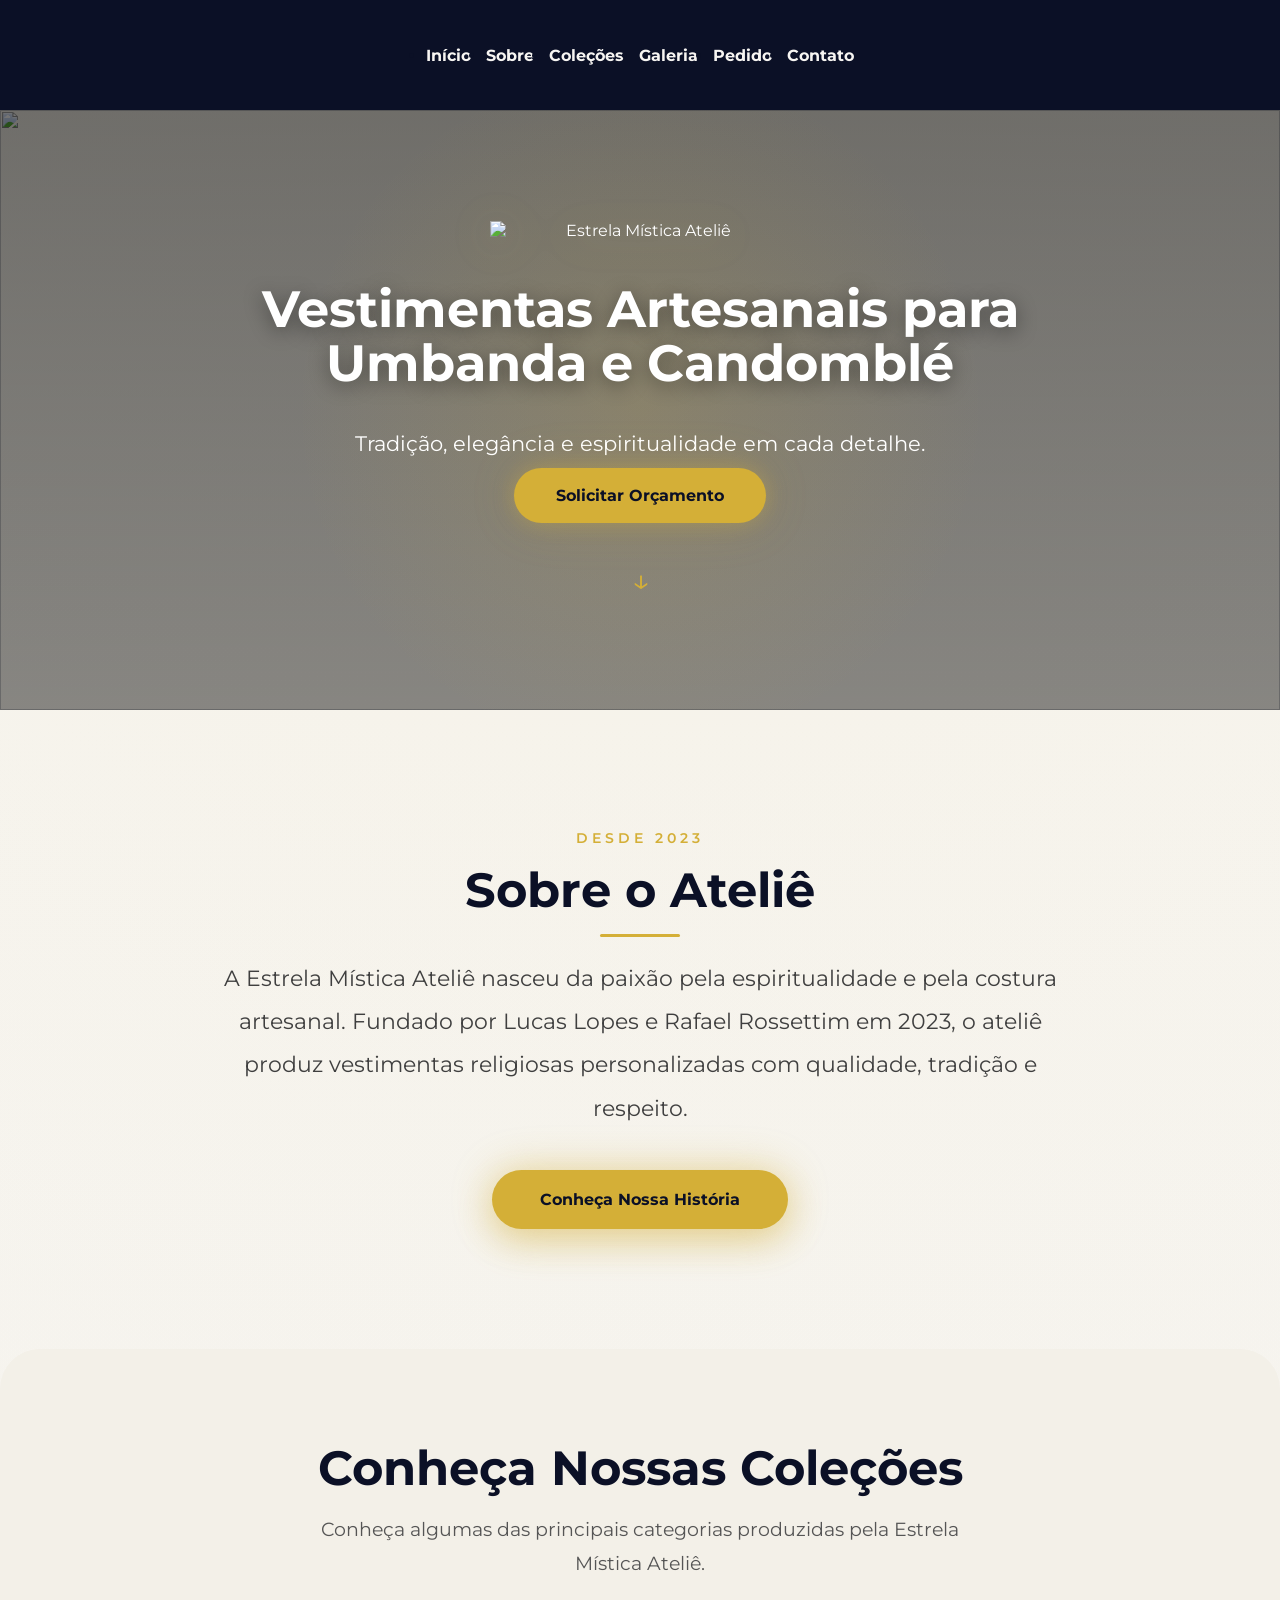
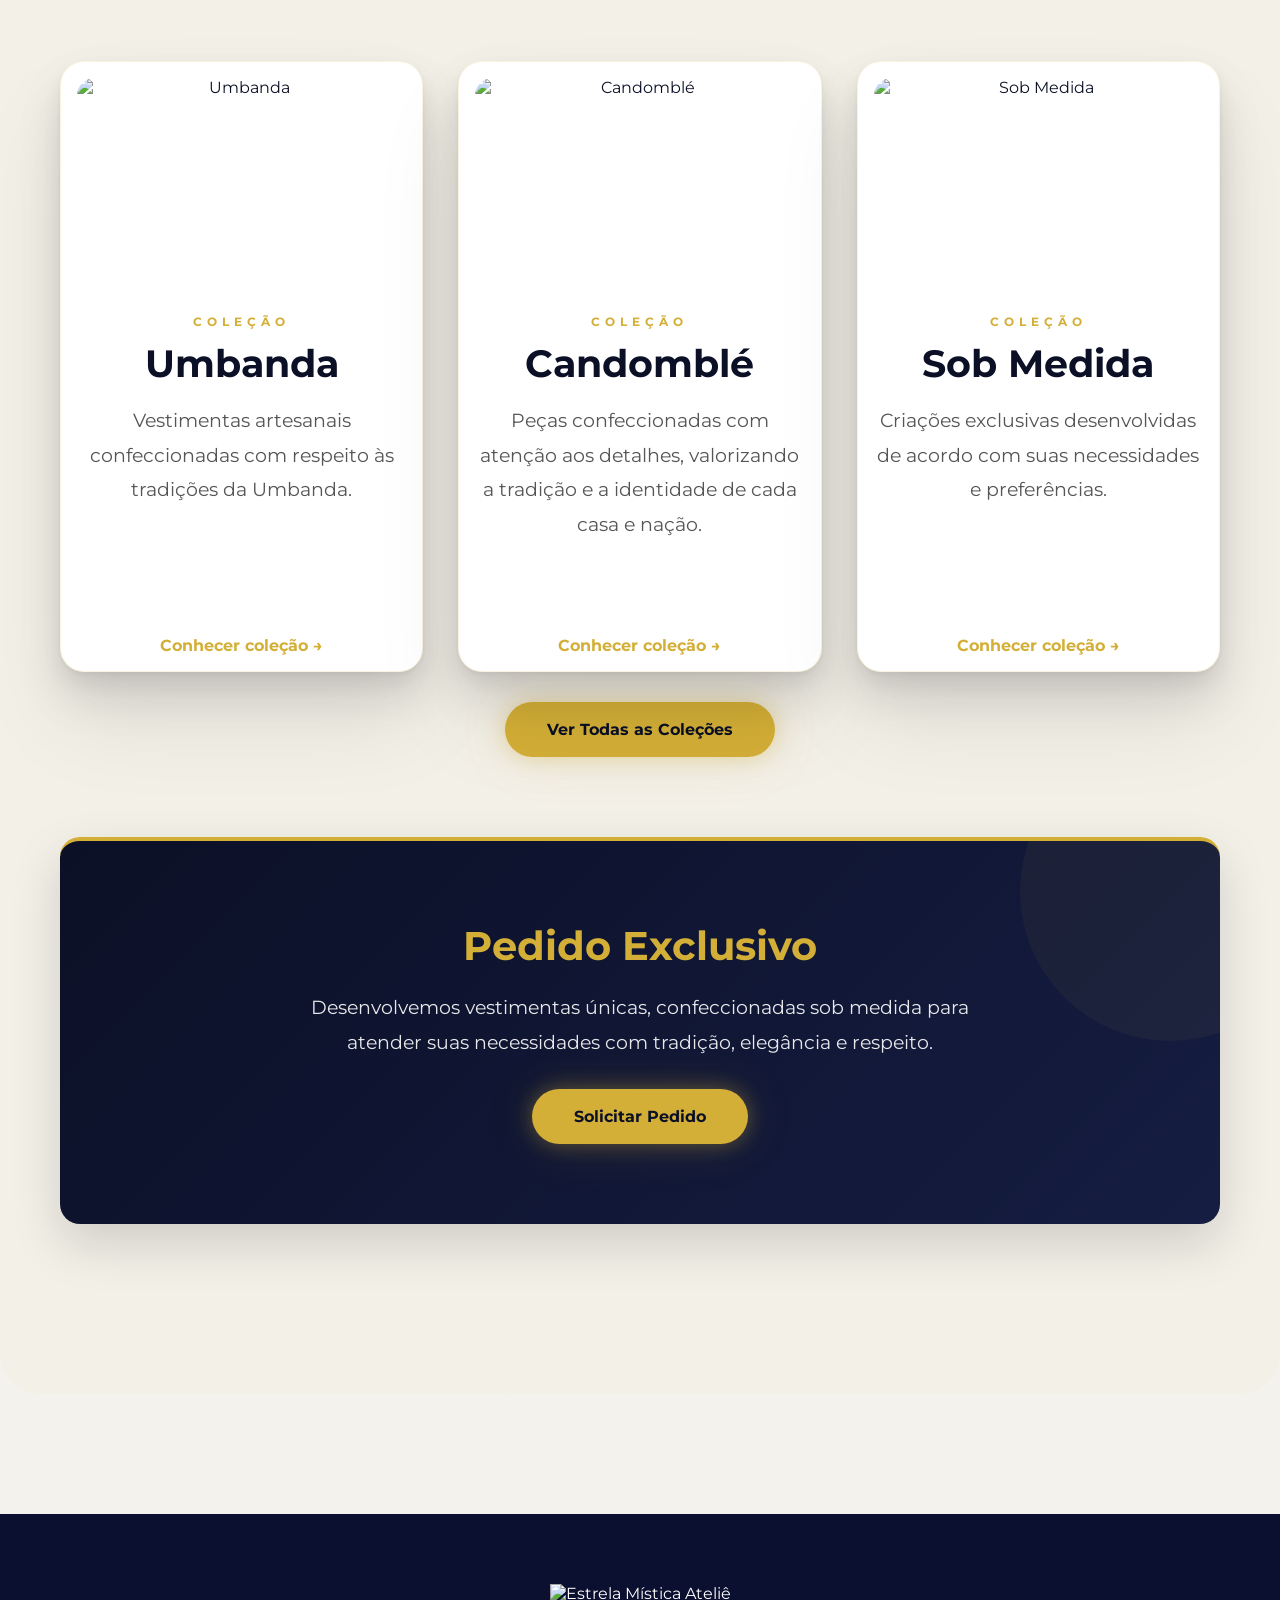
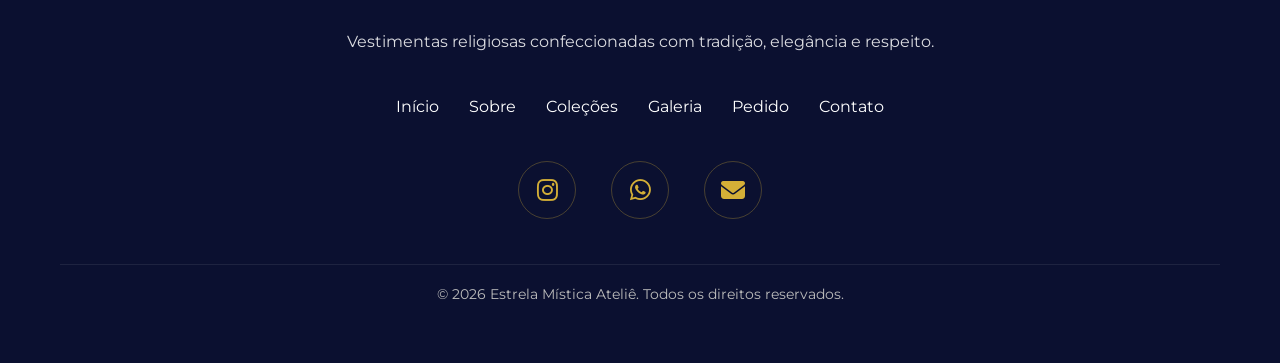
==== index.html @ 93b4aa02 "Add files via upload Primeiro envio do projeto" ====
<!DOCTYPE html>
<html lang="pt-BR">

<head>
    <meta charset="UTF-8">
    <meta name="viewport" content="width=device-width, initial-scale=1.0">
    <title>Estrela Mística Ateliê</title>
    <link rel="preconnect" href="https://fonts.googleapis.com">
    <link rel="preconnect" href="https://fonts.gstatic.com" crossorigin>

    <link href="https://fonts.googleapis.com/css2?family=Montserrat:wght@300;400;500;600;700&display=swap" rel="stylesheet">

    <link rel="stylesheet"
    href="https://cdnjs.cloudflare.com/ajax/libs/font-awesome/6.7.2/css/all.min.css">

    <link rel="stylesheet" href="css/style.css">
</head>

<body>

    <header>
        <nav>
          <h1 class="logo-texto"></h1>
<ul>
    <li><a href="index.html">Início</a></li>
    <li><a href="pages/sobre.html">Sobre</a></li>
    <li><a href="pages/colecoes.html">Coleções</a></li>
    <li><a href="pages/galeria.html">Galeria</a></li>
    <li><a href="pages/pedido.html">Pedido</a></li>
    <li><a href="pages/contato.html">Contato</a></li>
</ul>
        </nav>
    </header>

    <main>
<section id="inicio" class="hero">

    <div class="hero-slider">



<img src="pages/img/pomba-gira-flor.jpg" class="slide ativo">

<img src="pages/img/cigana.jpg" class="slide">

<img src="pages/img/pomba-gira-preto.jpg" class="slide">

<img src="pages/img/personalizada-2.jpeg" class="slide">

<img src="pages/img/linha-das-almas.jpg" class="slide">
    </div>

    <div class="hero-overlay">

    <img src="pages/img/Estrela Mística Marca.png"
         class="logo-banner"
         alt="Estrela Mística Ateliê">

    <h2>
        Vestimentas Artesanais para Umbanda e Candomblé
    </h2>

    <p>
        Tradição, elegância e espiritualidade em cada detalhe.
    </p>

    <a href="pages/pedido.html" class="btn-orcamento">
        Solicitar Orçamento
    </a>
    <div class="seta-scroll">
                ↓
           
    </div>
        
</section>

  <section id="sobre" class="sobre">

<span class="subtitulo">DESDE 2023</span>

    <h2>Sobre o Ateliê</h2>

    <p>
        A Estrela Mística Ateliê nasceu da paixão pela espiritualidade
        e pela costura artesanal. Fundado por Lucas Lopes e Rafael Rossettim em 2023,
        o ateliê produz vestimentas religiosas personalizadas com
        qualidade, tradição e respeito.
    </p>

   <a href="pages/sobre.html" class="botao-saiba-mais">
    Conheça Nossa História
</a>

</section>
    <section id="colecoes" class="colecoes">

    <h2> Conheça Nossas Coleções</h2>

    <p>
        Conheça algumas das principais categorias produzidas pela Estrela Mística Ateliê.
    </p>
<div class="cards">

    <article>

        <div class="card-img">
            <img src="pages/img/umbanda.jpg" alt="Umbanda">
        </div>

        <div class="card-content">

            <span class="categoria-card">COLEÇÃO</span>

            <h3>Umbanda</h3>

            <p>
                Vestimentas artesanais confeccionadas com respeito às tradições da Umbanda.
            </p>

            <a href="pages/colecoes.html" class="link-card">
                Conhecer coleção →
            </a>

        </div>

    </article>

    <article>

        <div class="card-img">
            <img src="pages/img/exu-roxo.jpeg" alt="Candomblé">
        </div>

        <div class="card-content">

            <span class="categoria-card">COLEÇÃO</span>

            <h3>Candomblé</h3>

            <p>
                Peças confeccionadas com atenção aos detalhes, valorizando a tradição e a identidade de cada casa e nação.
            </p>

            <a href="pages/colecoes.html" class="link-card">
                Conhecer coleção →
            </a>

        </div>

    </article>

    <article>

        <div class="card-img">
            <img src="pages/img/sob-medida.jpg" alt="Sob Medida">
        </div>

        <div class="card-content">

            <span class="categoria-card">COLEÇÃO</span>

            <h3>Sob Medida</h3>

            <p>
                Criações exclusivas desenvolvidas de acordo com suas necessidades e preferências.
            </p>

            <a href="pages/colecoes.html" class="link-card">
                Conhecer coleção →
            </a>

        </div>

    </article>

</div>
<div class="colecoes-btn">
    <a href="pages/colecoes.html" class="btn-orcamento">
        Ver Todas as Coleções
    </a>
</div>

   <section class="cta-home pedido-destaque">

    <h2> Pedido Exclusivo</h2>

    <p>
        Desenvolvemos vestimentas únicas, confeccionadas sob medida
        para atender suas necessidades com tradição, elegância e respeito.
    </p>

    <a href="pages/pedido.html" class="btn-orcamento">
        Solicitar Pedido
    </a>

</section>

</main> 
<footer>

    <div class="footer-conteudo">

       <img src="pages/img/Estrela Mística Marca.png"
     alt="Estrela Mística Ateliê"
     class="footer-logo">

        
                <p>
            Vestimentas religiosas confeccionadas com tradição,
            elegância e respeito.
        </p>

        <ul class="footer-menu">

            <li><a href="index.html">Início</a></li>

            <li><a href="pages/sobre.html">Sobre</a></li>

            <li><a href="pages/colecoes.html">Coleções</a></li>

            <li><a href="pages/galeria.html">Galeria</a></li>

            <li><a href="pages/pedido.html">Pedido</a></li>

            <li><a href="pages/contato.html">Contato</a></li>

        </ul>

                <div class="footer-redes">

            <a href="https://www.instagram.com/estrelamistica.atelie/"
            target="_blank" aria-label="Instagram">
            <i class="fa-brands fa-instagram"></i>
            </a>

            <a href="https://wa.me/5541996314284"
            target="_blank" aria-label="WhatsApp">
            <i class="fa-brands fa-whatsapp"></i>
            </a>

            <a href="https://wa.me/5541996314284" aria-label="E-mail">
            <i class="fa-solid fa-envelope"></i>
            </a>

            </div>
    <div class="footer-copy">

        © 2026 Estrela Mística Ateliê. Todos os direitos reservados.

    </div>

</footer>

<script src="js/script.js"></script>


</body>

</html>
---- css/style.css ----
/* RESET */

* {
    margin: 0;
    padding: 0;
    box-sizing: border-box;
}

/* CORES DO PROJETO */

:root {
    --azul-escuro: #0B1026;
    --roxo: #4B3A74;
  --dourado: #D4AF37;
    --branco: #F7F5F2;
}

/* CONFIGURAÇÕES GERAIS */
body {

    font-family: 'Montserrat', sans-serif;

    background:
        radial-gradient(
            circle at top,
            rgba(212,175,55,0.05),
            transparent 45%
        ),

        linear-gradient(
            to bottom,
             #F8F6F1,
              #F3F1EC
        );

    color: var(--azul-escuro);
}
section {

    position: relative;

    z-index: 1;

}
/* MENU */

header {

    background-color: var(--azul-escuro);

    padding: 0 40px;

    height: 110px;

    display: flex;

    align-items: center;

    position: sticky;

    top: 0;

    z-index: 1000;

}

nav{
    display:flex;
    justify-content:space-between;
    align-items:center;
}

nav h1 {
    color: var(--dourado);
    font-size:2rem;
    letter-spacing: 2px;
}

nav ul{

display:flex;

flex-wrap:wrap;

justify-content:center;

gap:15px;

}

nav a {
    color: var(--branco);
    text-decoration: none;
    font-weight: bold;

    transition: 0.3s;
    padding-bottom:5px;
}

nav a:hover{
    color: var(--dourado);
}

/* HERO */

section {
    padding: 40px 40px;
}



button {
    background-color: var(--dourado);
    border: none;
    padding: 12px 24px;
    cursor: pointer;
    border-radius: 8px;
    font-weight: bold;
}

/* COLEÇÕES */

article {
    background-color: white;
    padding: 30px;
    margin-top: 20px;
    border-radius: 10px;
    box-shadow: 0px 4px 15px rgba(0,0,0,0.08);

    
}

/* RODAPÉ */

footer{

    margin-top:120px;

    background:#0B1030;

    color:white;

}

.footer-conteudo{

    position: relative;

    overflow: hidden;

    max-width: 1200px;

    margin: auto;

    padding: 70px 20px 40px;

    text-align: center;

}

.footer-conteudo h2{

    color:var(--dourado);

    font-size:2rem;

    margin-bottom:20px;

}

.footer-conteudo>p{

    max-width:600px;

    margin:0 auto 40px;

    opacity:.85;

    line-height:1.8;

}


.footer-menu{

    list-style:none;

    display:flex;

    justify-content:center;

    flex-wrap:wrap;

    gap:30px;

    margin-bottom:40px;

}

.footer-menu a{

    color:white;

    text-decoration:none;

    transition:.3s;

}

.footer-menu a:hover{

    color:var(--dourado);

}

.footer-contato{

    display:flex;

    justify-content:center;

    gap:40px;

    flex-wrap:wrap;

    color:#d6d6d6;

}
.footer-logo{

    width: 330px;

    max-width: 90%;

    margin-bottom: 25px;

    transition: .4s;

}

.footer-logo:hover{

    transform: scale(1.03);

}

.footer-copy{

    border-top:1px solid rgba(255,255,255,.08);

    text-align:center;

    padding:20px;

    font-size:.9rem;

    color:#bbb;

}

.footer-redes{

    display:flex;

    justify-content:center;

    gap:35px;

    margin:45px 0;

}

.footer-redes a{

    width:58px;

    height:58px;

    border-radius:50%;

    display:flex;

    align-items:center;

    justify-content:center;

    text-decoration:none;

    color:var(--dourado);

    font-size:1.5rem;

    border:1px solid rgba(212,175,55,.30);

    transition:.35s;

}

.footer-redes a:hover{

    background:var(--dourado);

    color:#0B1030;

    transform:translateY(-5px);

    box-shadow:0 10px 25px rgba(212,175,55,.30);

}
  .cards{

    display:flex;

    gap:35px;

    margin-top:50px;

    align-items:stretch;

    perspective: 1400px;
}
.card-img{

    overflow:hidden;

    border-radius:18px;

    margin-bottom:16px;

}

.card-img img{

    width:100%;

    height:220px;

    display:block;

    object-fit:cover;

    transition:
        transform .8s ease;

}

.cards article{

    display:flex;

    flex-direction:column;

    flex:1;

    background:#fff;

    border-radius:24px;

    padding:16px;

    position:relative;

    border:1px solid rgba(212,175,55,.15);

    transition:
    transform .45s cubic-bezier(.22,.61,.36,1),
    box-shadow .45s,
    border-color .45s;

    box-shadow:
    0 2px 4px rgba(0,0,0,.04),
    0 10px 20px rgba(0,0,0,.06),
    0 25px 45px rgba(0,0,0,.10),
    0 50px 90px rgba(0,0,0,.08);

    overflow:hidden;

}

.card-content h3{

    text-align:center;

    font-size:2.4rem;

    margin-bottom:18px;

    line-height:1.1;

}

 .card-content p{

    flex:1;

    text-align:center;

    font-size:1rem;
    
    line-height:1.7;

    color:#505050;

}


    @media (max-width: 768px) {

        section {
            padding: 30px 20px;
        }

    nav {
        flex-direction: column;
        gap: 15px;
    }

    nav ul {
        flex-wrap: wrap;
        text-align: center;
    }

    .cards {
        flex-direction: column;
    }

}

.card-content{

    display:flex;

    flex-direction:column;

    flex:1;

}

.sobre{

    max-width:900px;

    margin:120px auto;

    padding:0 20px;

    text-align:center;

}

.sobre h2{

    font-size:3rem;

    color:var(--azul-escuro);

    margin-bottom:20px;

    font-weight:700;

}
.sobre h2::after {

    content: "";

    display: block;

    width: 80px;

    height: 3px;

    background: var(--dourado);

    margin: 15px auto 0;

    border-radius: 20px;

}

.sobre p {
    max-width: 950px;
    margin: 0 auto 40px;
    font-size: 1.35rem;
    line-height: 2;
    color:#3f3f3f;
}

.diferenciais {
    text-align: center;
}

.diferenciais h2 {
    margin-bottom: 40px;
    font-size: 2rem;
}

.diferenciais-grid {
    display: flex;
    gap: 20px;
    flex-wrap: wrap;
}

.diferencial {
    flex: 1;
    min-width: 250px;

    background: white;

    padding: 25px;

    border-radius: 12px;

    box-shadow: 0 2px 10px rgba(0,0,0,0.1);
}

.diferencial h3 {
    margin-bottom: 15px;
}

.galeria {
    text-align: center;
}

.galeria h2 {
    margin-bottom: 40px;
    font-size: 2rem;
}


.galeria-grid{

    display:grid;

    grid-template-columns:repeat(auto-fit,minmax(320px,1fr));

    gap:30px;

    margin-top:70px;

}


.foto{

    background:#fff;

    overflow:hidden;

    border-radius:28px;

    border:1px solid rgba(212,175,55,.20);

    box-shadow:0 18px 45px rgba(0,0,0,.08);

    transition:.4s;

}

.foto:hover{

    transform:translateY(-12px);

    box-shadow:0 35px 70px rgba(0,0,0,.16);

}
.foto:hover img{

    transform:scale(1.05);

}


.foto:hover .overlay-foto{

    opacity:1;

}
.info-foto{

    padding:22px;

    text-align:center;

}

.info-foto h3{

    font-size:1.8rem;

    color:var(--azul-escuro);

    margin:12px 0;

}

.info-foto p{

    color:#666;

    line-height:1.7;

    margin-top:20px;

}
.overlay-foto h3{

    color:#fff;

    font-size:2rem;

    font-weight:700;

    letter-spacing:1px;

}

@media(max-width:768px){

.galeria-grid{

grid-template-columns:1fr;

}
}

.contato {
    text-align: center;
}

.contato h2 {
    font-size: 2rem;
    margin-bottom: 20px;
}

.contato p {
    margin-bottom: 30px;
}

.contato-links {
    display: flex;
    justify-content: center;
    gap: 20px;
    flex-wrap: wrap;
}

.contato-links a {
    background-color: var(--roxo);

    color: white;

    text-decoration: none;

    padding: 12px 24px;

    border-radius: 8px;

    transition: 0.3s;
}

.contato-links a:hover {
    background-color: var(--dourado);
    color: var(--azul-escuro);
}

html {
    scroll-behavior: smooth;
}

.botao-orcamento {
    background-color: var(--dourado);
    color: var(--azul-escuro);

    padding: 12px 24px;

    border-radius: 8px;

    text-decoration: none;

    font-weight: bold;

    display: inline-block;
}

section {
    scroll-margin-top: 100px;
}

.botao-saiba-mais{

    display:inline-flex;

    align-items:center;

    justify-content:center;

    padding:20px 48px;

    border-radius:999px;

    background:var(--dourado);

    color:var(--azul-escuro);

    font-weight:700;

    text-decoration:none;

    transition:.35s;

    box-shadow:
0 0 40px rgba(212,175,55,.40),
0 15px 35px rgba(212,175,55,.30);

}

.botao-saiba-mais:hover{

    transform:translateY(-5px);

    box-shadow:
        0 0 50px rgba(212,175,55,.60),
        0 20px 45px rgba(212,175,55,.35);

}
.sobre-page {

    max-width: 1000px;

    margin: 0 auto;

    padding: 40px 20px;

}

.card-sobre{

    background:#fff;

    max-width:1100px;

    margin:0 auto 35px;

    padding:60px;

    border-radius:28px;

    border:1px solid rgba(212,175,55,.15);

   box-shadow:
    0 12px 28px rgba(0,0,0,.05),
    0 28px 60px rgba(0,0,0,.08);

    transition:.35s;

}
.card-sobre h2 {

    text-align: center;

    color: var(--roxo);

    margin-bottom: 25px;

    font-size: 2rem;

    position: relative;

}

.card-sobre h2::after {

    content: "";

    display: block;

    width: 80px;

    height: 3px;

    background-color: var(--dourado);

    margin: 10px auto 0;

    border-radius: 20px;

}

.card-sobre p {

    font-size: 1.1rem;

    line-height: 1.8;

    margin-bottom: 15px;

}

.card-sobre ul {

    max-width: 600px;

    margin: 0 auto;

    padding-left: 20px;

}

.card-sobre li {

    margin-bottom: 10px;

}

.btn-orcamento {

    display: inline-block;

    background: #D4AF37;

    color: #0B1026;

    padding: 18px 42px;

    border-radius: 50px;

    font-weight: 700;

    text-decoration: none;

    box-shadow:
        0 0 20px rgba(212,175,55,0.35),
        0 0 50px rgba(212,175,55,0.15);

    transition: .35s;
}

.btn-orcamento:hover {

    transform: translateY(-4px) scale(1.03);

    box-shadow:
        0 0 30px rgba(212,175,55,0.5),
        0 0 70px rgba(212,175,55,0.25);
}
.galeria-page {

    max-width: 1200px;

    margin: 0 auto;

}

.galeria-page h2 {

    text-align: center;

    font-size: 2.5rem;

    margin-bottom: 20px;

}

.galeria-page p {

    text-align: center;

    margin-bottom: 40px;

    font-size: 1.1rem;

}

.galeria-topo {

    text-align: center;

}

.galeria-topo h2 {

    font-size: 2.5rem;

    margin-bottom: 15px;

}

.galeria-topo p {

    max-width: 700px;

    margin: 0 auto;

    font-size: 1.1rem;

}

.colecoes-page {

    max-width: 1200px;

    margin: 0 auto;

}

.colecoes-topo {

    text-align: center;

}



.colecoes-topo h2 {

    font-size: 2.5rem;

    margin-bottom: 15px;

}

.colecoes-topo p {

    max-width: 700px;

    margin: 0 auto;

    font-size: 1.1rem;

}

.colecoes-page .cards {

    display: grid;

    grid-template-columns: repeat(2, 1fr);

    gap: 25px;

    margin-top: 30px;

    align-items: start;

}
.colecoes{

    background:#F3F0E8;

    border-radius:40px;

    padding:90px 60px;

    text-align:center;
}
.colecoes h2{

    font-size:3rem;

    color:var(--azul-escuro);

    margin-bottom:15px;

    font-weight:700;

}

.colecoes p{

    max-width:700px;

    margin:0 auto 60px;

    font-size:1.2rem;

    color:#555;

    line-height:1.8;

}

.saiba-mais-btn {

    background-color: var(--dourado);

    color: var(--azul-escuro);

    border: none;

    padding: 12px 20px;

    border-radius: 8px;

    font-weight: bold;

    margin-top: 15px;

    cursor: pointer;

    transition: 0.3s;

}

.saiba-mais-btn:hover {

    transform: translateY(-3px);

}

.info-colecao {

    display: none;

    margin-top: 15px;

    padding: 15px;

    background-color: #f5f5f5;

    border-radius: 8px;

    line-height: 1.8;
     
     word-break: normal;
}

.pedido-page {

    max-width: 900px;

    margin: 0 auto;

}

.pedido-page h2 {

    text-align: center;

    font-size: 2.5rem;

    margin-bottom: 20px;

}

.pedido-page p {

    text-align: center;

    margin-bottom: 40px;

}

.formulario-pedido {

    background: white;

    padding: 40px;

    border-radius: 15px;

    box-shadow: 0 2px 15px rgba(0,0,0,0.1);

    display: flex;

    flex-direction: column;

    gap: 15px;

}

.formulario-pedido label {

    font-weight: bold;

}

.formulario-pedido input,
.formulario-pedido select,
.formulario-pedido textarea {

    width: 100%;

    padding: 12px;

    border: 1px solid #ddd;

    border-radius: 8px;

    font-family: inherit;

}

.formulario-pedido textarea {

    resize: vertical;

}

.formulario-pedido button {

    margin-top: 10px;

    background-color: var(--dourado);

    color: var(--azul-escuro);

    font-weight: bold;

    border: none;

    border-radius: 8px;

    padding: 14px;

    cursor: pointer;

    transition: 0.3s;

}

.formulario-pedido button:hover {

    transform: translateY(-2px);

}

.pedido-page section {

    padding: 10px 0;

}

.colecoes-topo {

    padding-bottom: 10px;

}

.colecoes-page .cards {

    margin-top: 0;

    padding-top: 10px;

}
.btn-acessibilidade {

    background-color: var(--roxo);

    color: white;

    border: none;

    padding: 12px 20px;

    border-radius: 8px;

    cursor: pointer;

    margin: 20px;
}

body.modo-acessivel {

    font-size: 1.2rem;

    line-height: 2;
}

body.modo-acessivel p,
body.modo-acessivel label,
body.modo-acessivel li {

    font-size: 1.2rem;
}

body.modo-acessivel h1,
body.modo-acessivel h2,
body.modo-acessivel h3 {

    letter-spacing: 1px;
}

body.modo-acessivel input,
body.modo-acessivel textarea,
body.modo-acessivel select,
body.modo-acessivel button {

    font-size: 1.1rem;
}

.erro {

    border: 2px solid red;
}

.correto {

    border: 2px solid green;
}

small {

    display: block;

    margin-top: 5px;

    font-size: 0.9rem;

    font-weight: bold;
}

.contato-page {

    max-width: 1000px;

    margin: 0 auto;

}

.contato-topo {

    text-align: center;

}

.contato-topo h2 {

    font-size: 2.5rem;

    margin-bottom: 15px;

}

.contato-topo p {

    max-width: 700px;

    margin: 0 auto;

}

.contato-cards {

    display: grid;

    grid-template-columns: repeat(3, 1fr);

    gap: 25px;

    margin-top: 30px;

}

.btn-contato {

    display: inline-block;

    margin-top: 15px;

    background-color: var(--dourado);

    color: var(--azul-escuro);

    text-decoration: none;

    padding: 12px 20px;

    border-radius: 8px;

    font-weight: bold;

}

@media (max-width: 768px) {

    .contato-cards {

        grid-template-columns: 1fr;

    }

}

.cta-home {

    max-width: 1100px;

    margin: 80px auto;

    padding: 60px;

    background: white;

    border-radius: 20px;

    border-top: 4px solid #D4AF37;

    box-shadow:
        0 10px 30px rgba(0,0,0,0.08);
}

.cards article:hover{

    transform:
        translateY(-10px)
        scale(1.015);

    border-color:rgba(212,175,55,.45);

    box-shadow:

    0 6px 12px rgba(0,0,0,.05),

    0 18px 35px rgba(0,0,0,.10),

    0 40px 70px rgba(0,0,0,.16),

    0 70px 120px rgba(0,0,0,.12),

    0 0 25px rgba(212,175,55,.08);

}
.cards article:hover::after{

    bottom:-22px;

    filter:blur(24px);

    opacity:1;

}

.foto {

    position: relative;

    overflow: hidden;

}

.foto img{

    width:100%;

    height:250px;

    object-fit:cover;

    display:block;

    transition:.5s;

}
@media (max-width:768px){

.foto{
    height:auto;
}

.foto img{
    height:240px;
}

.info-foto{
    padding:22px 20px 30px;
}

.info-foto p{
    display:block;
    margin-top:18px;
    line-height:1.7;
}

}
@media (max-width: 768px) {

    .hero h2 {
        font-size: 2rem;
    }

}


.hero {

    position: relative;

    min-height: 600px;

    height: 65vh;

    overflow: hidden;

    padding: 0;

}

.hero-slider {

    position: absolute;

    top: 0;

    left: 0;

    width: 100%;

    height: 100%;

}
.slide {

    position: absolute;
    top: 0;
    left: 0;

    width: 100%;
    height: 100%;

    object-fit: cover;

    opacity: 0;

    transition: opacity 1.5s ease;

    animation: zoomHero 8s ease-in-out infinite;
}

.slide.ativo {

    opacity: 1;

}

@keyframes zoomHero {

    from {
        transform: scale(1);
    }

    to {
        transform: scale(1.15);
    }

}

.hero::before {

    content: "";

    position: absolute;

    inset: 0;

    background:
        linear-gradient(
            rgba(0,0,0,0.55),
            rgba(0,0,0,0.45)
        );

    z-index: 1;
}

.hero-overlay {

    position: relative;
    z-index: 3;

    height: 100%;

    display: flex;
    flex-direction: column;

    justify-content: center;
    align-items: center;

    text-align: center;

    color: white;

    padding: 20px;

    gap: 12px;

    max-width: 1000px;

    animation: aparecer 1s ease;

    margin: 0 auto;
}




.hero-overlay h2 {

    font-size: clamp(2.8rem, 4vw, 4.5rem);

    max-width: 900px;

    line-height: 1.05;

    margin-bottom: 10px;

    text-shadow: 0 4px 20px rgba(0,0,0,0.4);

}
.hero-overlay p {

    font-size: 1.3rem;

    margin-top: 20px;

}

@media (max-width: 768px) {

    .hero-overlay h2 {

        font-size: 2.2rem;

        line-height: 1.2;

    }

    .hero-overlay p {

        font-size: 1rem;

    }

    .hero {

        height: 85vh;

    }

}

.slide {

    animation: zoomHero 8s ease-in-out infinite;

}

@keyframes zoomHero {

    from {
        transform: scale(1);
    }

    to {
        transform: scale(1.08);
    }

}

.hero-subtitulo {

    color: #D4AF37;

    letter-spacing: 4px;

    text-transform: uppercase;

    font-size: 0.9rem;

    margin-bottom: 20px;

}

@keyframes aparecer {

    from {

        opacity: 0;

        transform: translateY(30px);

    }

    to {

        opacity: 1;

        transform: translateY(0);

    }

}



@keyframes flutuar {

    0% { transform: translateY(0); }

    50% { transform: translateY(10px); }

    100% { transform: translateY(0); }

}

.colecoes-btn {

    text-align: center;

    margin-top: 30px;

}

.logo img {

    max-height: 80px;

    width: auto;

}
@media (max-width: 768px) {

    .logo img {
        height: 110px;
    }

}


nav{

    max-width: 1400px;

    margin: 0 auto;

}

.hero-overlay p {
    display: block;
    width: 100%;
    text-align: center;
}

.hero-overlay .btn-orcamento {
    display: block;
    width: fit-content;
    margin: 0 auto;
}

.logo-banner{

    width: 300px;

    margin-bottom: 30px;

    filter:
        drop-shadow(0 5px 20px rgba(212,175,55,.20));

    transition: .4s;

}
.seta-scroll {

    font-size: 2rem;

    color: #D4AF37;

    margin-top: 25px;

    animation: flutuar 2s infinite;
}


.cards article:hover .card-img img{

    transform:scale(1.04);

}
.pedido-destaque {

    background: linear-gradient(
        135deg,
        #0B1026,
        #151d42
    );

    color: white;

    padding: 80px 20px;

    border-radius: 20px;

    max-width: 1200px;

    margin: 80px auto;

    text-align: center;

    box-shadow:
        0 20px 50px rgba(0,0,0,0.15);
}

.pedido-destaque h2 {

    color: #D4AF37;

    font-size: 2.5rem;

    margin-bottom: 20px;
}

.pedido-destaque p{

    max-width:700px;

    margin:0 auto 30px;

    font-size:1.2rem;

    line-height:1.8;

    color:rgba(255,255,255,.90);

}
.pedido-destaque {
    position: relative;
    overflow: hidden;
}

.pedido-destaque::before {
    content: "";

    position: absolute;

    width: 300px;
    height: 300px;

    border-radius: 50%;

    background: rgba(212,175,55,0.05);

    top: -100px;
    right: -100px;
}



.galeria-home {

    max-width: 900px;

    margin: 40px auto;

    padding: 20px;

    text-align: center;

    background: transparent;

    box-shadow: none;

    border: none;

    position: relative;

}
.galeria-home h2 {

    font-size: 3rem;

    color: var(--azul-escuro);

    margin-bottom: 20px;

}

.galeria-home p {

    font-size: 1.15rem;

    line-height: 1.8;

    max-width: 700px;

    margin: 0 auto 25px;

}

.subtitulo{

    display:block;

    color:var(--dourado);

    font-size:.85rem;

    letter-spacing:4px;

    text-transform:uppercase;

    margin-bottom:15px;

    font-weight:600;

}

.hero-overlay::before{

    content:"";

    position:absolute;

    width:700px;

    height:700px;

    background:radial-gradient(
        circle,
        rgba(212, 175, 55, 0.162),
        transparent 70%
    );

    top:50%;

    left:50%;

    transform:translate(-50%,-50%);

    z-index:-1;

}

.categoria-card{

    display:block;

    text-align:center;

    letter-spacing:5px;

    font-size:.75rem;

    font-weight:700;

    color:var(--dourado);

    margin-bottom:14px;

}
.link-card{

    margin-top:35px;

    display:flex;

    justify-content:center;

    align-items:center;

    gap:8px;

    text-decoration:none;

    color:var(--dourado);

    font-weight:700;

    transition:.35s;

}

.link-card:hover{

    transform:translateX(6px);
    gap:16px;

}
.hero-smoke{

    position:absolute;

    inset:0;

    overflow:hidden;

    opacity:.35;

    pointer-events:none;

    z-index:2;

}

.smoke{

    position:absolute;

    border-radius:50%;

    background:rgba(123,92,190,.18);

    filter:blur(90px);

    animation:smokeFloat linear infinite;

}
.s1{

    width:500px;
    height:220px;

    bottom:-40px;
    left:-150px;

    animation-duration:32s;

}

.s2{

    width:420px;
    height:200px;

    bottom:10px;
    left:20%;

    animation-duration:28s;

    animation-delay:-8s;

}

.s3{

    width:580px;
    height:240px;

    bottom:-30px;
    right:-120px;

    animation-duration:36s;

}

.s4{

    width:340px;
    height:180px;

    bottom:80px;
    left:55%;

    opacity:.12;

    animation-duration:30s;

}

.s5{

    width:260px;
    height:150px;

    bottom:120px;

    left:8%;

    opacity:.10;

    animation-duration:40s;
}

.logo-menu{

    width:170px;

    transition:.35s;

}

.logo-menu:hover{

    transform:scale(1.03);

}

.topo-pagina{

    max-width:900px;

    margin:30px auto 70px;

    text-align:center;

    background:transparent !important;

    box-shadow:none !important;

    border:none !important;

    padding:20px;

}

.topo-pagina h1{

    font-size:3.3rem;

    color:var(--azul-escuro);

    margin-bottom:18px;

    font-weight:700;

}

.topo-pagina h1::after{

    content:"";

    display:block;

    width:90px;

    height:4px;

    background:var(--dourado);

    margin:18px auto 0;

    border-radius:50px;

}

.topo-pagina p{

    max-width:720px;

    margin:25px auto 0;

    font-size:1.15rem;

    line-height:1.9;

    color:#555;

}

.cta-sobre{

    max-width:1200px;

    margin:80px auto;

    padding:40px 25px;

    text-align:center;

    background:white;

    border-radius:24px;

    border-top:4px solid var(--dourado);

    box-shadow:
        0 12px 35px rgba(0,0,0,.08);

}

.cta-sobre h2{

font-size:2rem;

}

.cta-sobre p{

    max-width:650px;

    margin:20px auto 35px;

    color:#555;

    line-height:1.8;

    font-size:1rem;

}

.valores-grid{

    display:grid;

    grid-template-columns:repeat(2,1fr);

    gap:35px;

    margin-top:45px;

}
.valor-card{

   background:linear-gradient(
    180deg,
    #ffffff,
    #fcfbf8
);
    border:1px solid rgba(212,175,55,.18);

    border-radius:22px;

    padding:30px 28px;

    text-align:center;

    transition:all .4s ease;

    box-shadow:
        0 10px 25px rgba(0,0,0,.04),
        0 20px 45px rgba(0,0,0,.06);

    overflow:hidden;

    position:relative;

}

.valor-card:hover{

   transform:translateY(-12px) scale(1.02);



    border-color:rgba(212,175,55,.45);

  box-shadow:
0 18px 35px rgba(0,0,0,.08),
0 35px 80px rgba(0,0,0,.10);

}
.valor-icone{

    display:flex;

    justify-content:center;

    align-items:center;

    width:60px;

    height:60px;

    margin:0 auto 25px;

    border:1px solid rgba(212,175,55,.35);

    border-radius:50%;

    color:var(--dourado);

    font-size:1.6rem;

    transition:all .35s ease;

}

.valor-card h3{

    color:var(--azul-escuro);

    font-size:1.5rem;

    margin-bottom:15px;

}

.valor-card h3::after{

    content:"";

    display:block;

    width:45px;

    height:3px;

    background:var(--dourado);

    margin:12px auto 0;

    border-radius:50px;

}

.valor-card p{

    color:#555;

    line-height:1.7;

}

@media(max-width:768px){

    .valores-grid{

        grid-template-columns:1fr;

    }

}

.valor-card:hover .valor-icone{

    background:var(--dourado);

    color:#fff;

    box-shadow:
        0 0 25px rgba(212,175,55,.35);

}

.missao-premium{

    max-width:1100px;

    margin:60px auto;

    padding:70px 60px;

    text-align:center;

    background:linear-gradient(135deg,#121735,#1b2147);

    border-radius:28px;

    color: var(--dourado);

    position:relative;

    overflow:hidden;

    border-top:4px solid var(--dourado);

    box-shadow:
        0 20px 60px rgba(0,0,0,.18);

}

.missao-icone{

    font-size:3.5rem;

    color:var(--dourado);

    margin-bottom:25px;

}

.missao-premium h2{

    color:var(--dourado);

    font-size:2.2rem;

    margin-bottom:25px;

}

.missao-premium h2::after{

    content:"";

    display:block;

    width:70px;

    height:4px;

    margin:18px auto 0;

    background:var(--dourado);

    border-radius:50px;

}

.missao-premium blockquote{

    max-width:850px;

    margin:auto;

    font-size:1.05rem;

    line-height:1.8;

    opacity:.95;

    font-style:normal;

    color:#ffffff;

}


.fundadores{

    max-width:1100px;

    margin:70px auto;

    padding:70px 60px;

   background:linear-gradient(
135deg,
#111633 0%,
#1b214a 100%
);

    border-radius:28px;

    text-align:center;

    color:white;

    position:relative;

    overflow:hidden;

    box-shadow:
        0 20px 60px rgba(0,0,0,.18);

}

.fundadores-icone{

    width:75px;

    height:75px;

    display:flex;

    justify-content:center;

    align-items:center;

    margin:0 auto 25px;

    border-radius:50%;

    background:rgba(212,175,55,.15);

    color:var(--dourado);

    font-size:2rem;

    position:relative;

    z-index:2;

}

.fundadores h2{

    color:white;

    font-size:2.2rem;

    margin-bottom:25px;

    position:relative;

    z-index:2;

}

.fundadores h2::after{

    content:"";

    display:block;

    width:70px;

    height:4px;

    background:var(--dourado);

    margin:18px auto 0;

    border-radius:50px;

}

.fundadores p{

    max-width:850px;

    margin:20px auto;

    color:rgba(255,255,255,.9);

    line-height:1.8;

    font-size:1rem;

    position:relative;

    z-index:2;

    word-break:normal;

    overflow-wrap:break-word;
}

.colecao-card{

    background:#fff;

    border:1px solid rgba(212,175,55,.20);

    border-radius:28px;

    padding:35px;

    text-align:center;

    transition:.35s;

    box-shadow:
        0 18px 45px rgba(0,0,0,.08);

}

.colecao-card:hover{

    transform:translateY(-10px);

    box-shadow:
        0 35px 70px rgba(0,0,0,.15);

}

.colecao-icone{

    width:75px;

    height:75px;

    margin:0 auto 20px;

    border-radius:50%;

    display:flex;

    justify-content:center;

    align-items:center;

    background:rgba(212,175,55,.10);

    color:var(--dourado);

    font-size:2rem;

}

.linha-card{

    width:60px;

    height:4px;

    background:var(--dourado);

    border-radius:50px;

    margin:18px auto 25px;

}

.beneficios-card{

display:flex;

flex-direction:column;

gap:12px;

align-items:flex-start;

width:max-content;

margin:30px auto;

}

.beneficios-card li{

display:flex;

align-items:center;

gap:12px;

list-style:none;

}

.beneficios-card i{

    color:var(--dourado);

    margin-right:8px;

}

/* COMO FUNCIONA */

.como-funciona{

    display:grid;

    grid-template-columns:repeat(3,1fr);

    gap:30px;

    margin:70px 0;

}

.como-funciona article{

    background:#fff;

    padding:35px;

    border-radius:24px;

    text-align:center;

    box-shadow:0 18px 45px rgba(0,0,0,.08);

}

.como-funciona i{

    font-size:2.2rem;

    color:var(--dourado);

    margin-bottom:20px;

}

.card-formulario{

    background:#fff;

    border-radius:30px;

    padding:50px;

    box-shadow:0 20px 50px rgba(0,0,0,.08);

    margin:70px auto;

}
@media(max-width:768px){

.fundadores{

padding:40px 25px;

}
}

@media(max-width:768px){

.missao-premium{

padding:45px 25px;

}
}

@media (max-width:768px){

header{
    height:auto;
    padding:20px;
}

nav{
    flex-direction:column;
    justify-content:center;
    align-items:center;
    gap:20px;
}

nav ul{
    display:flex;
    flex-wrap:wrap;
    justify-content:center;
    gap:18px;
}

}
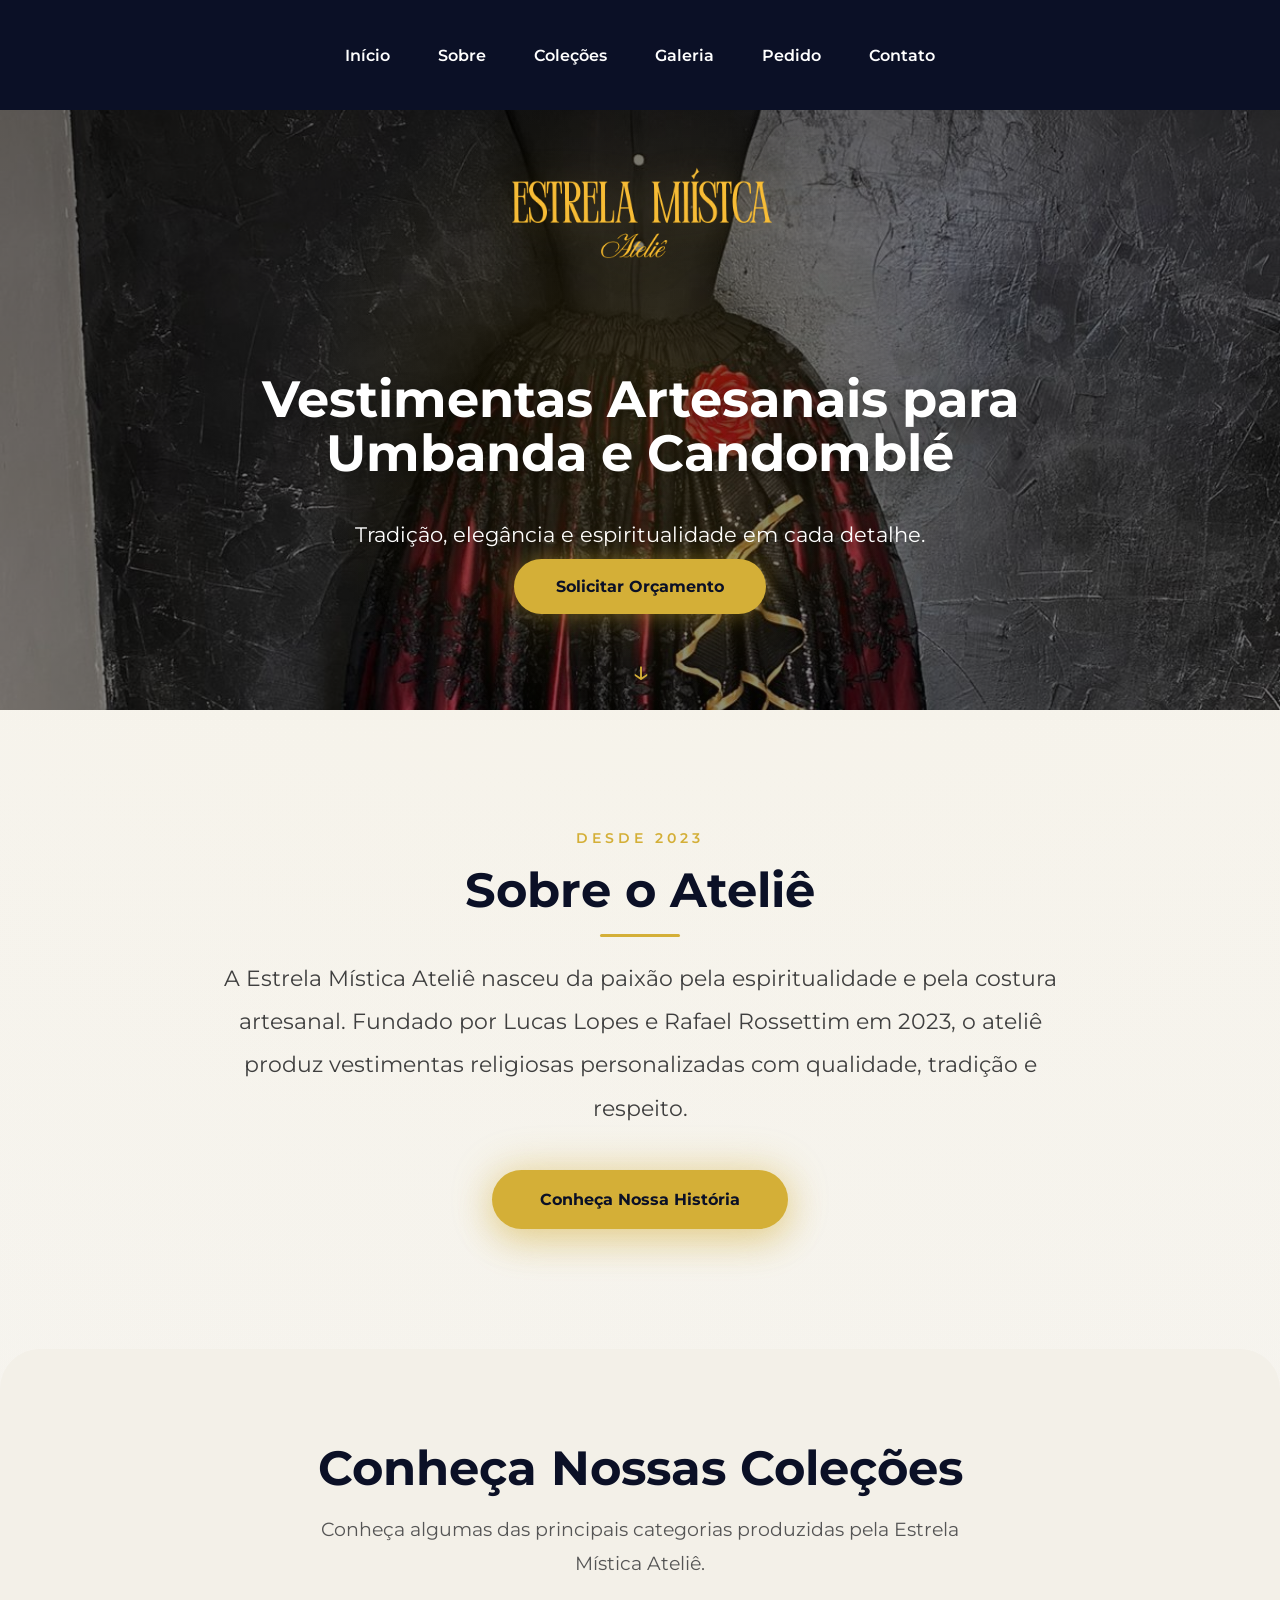
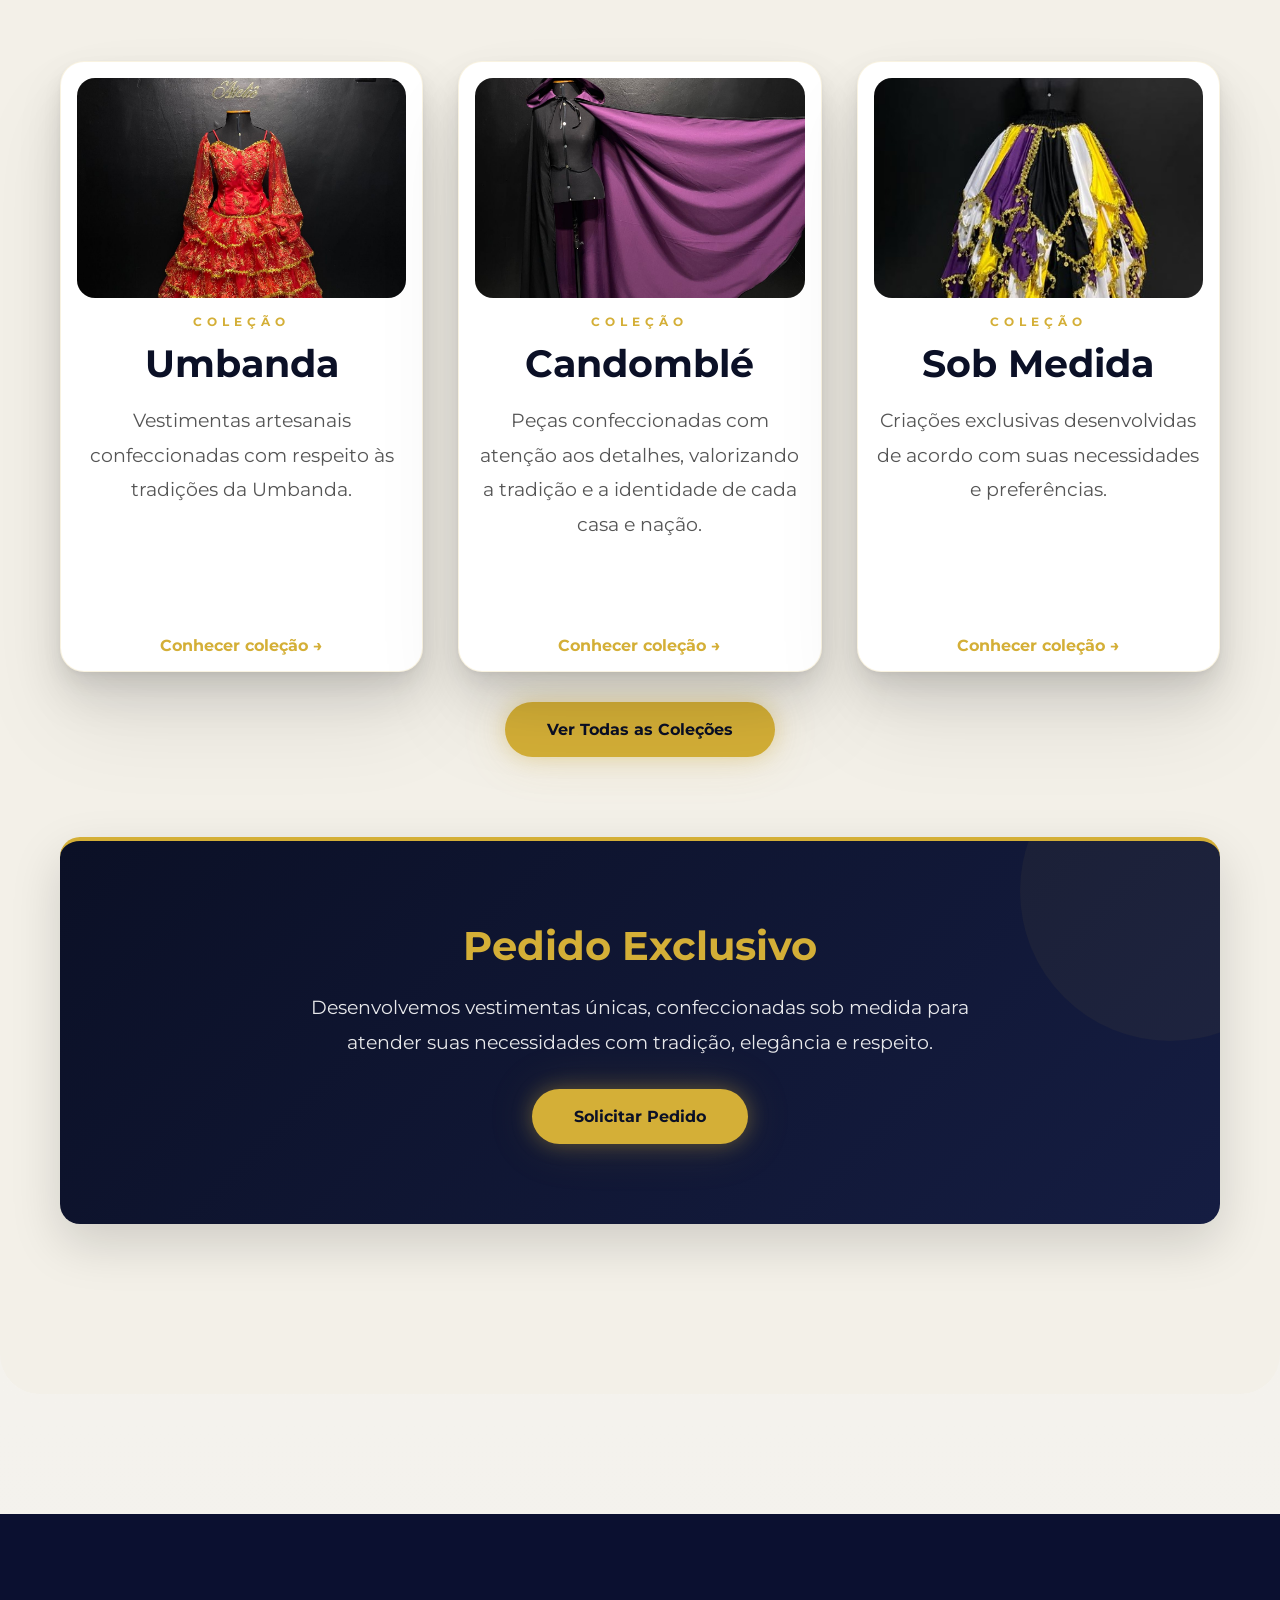
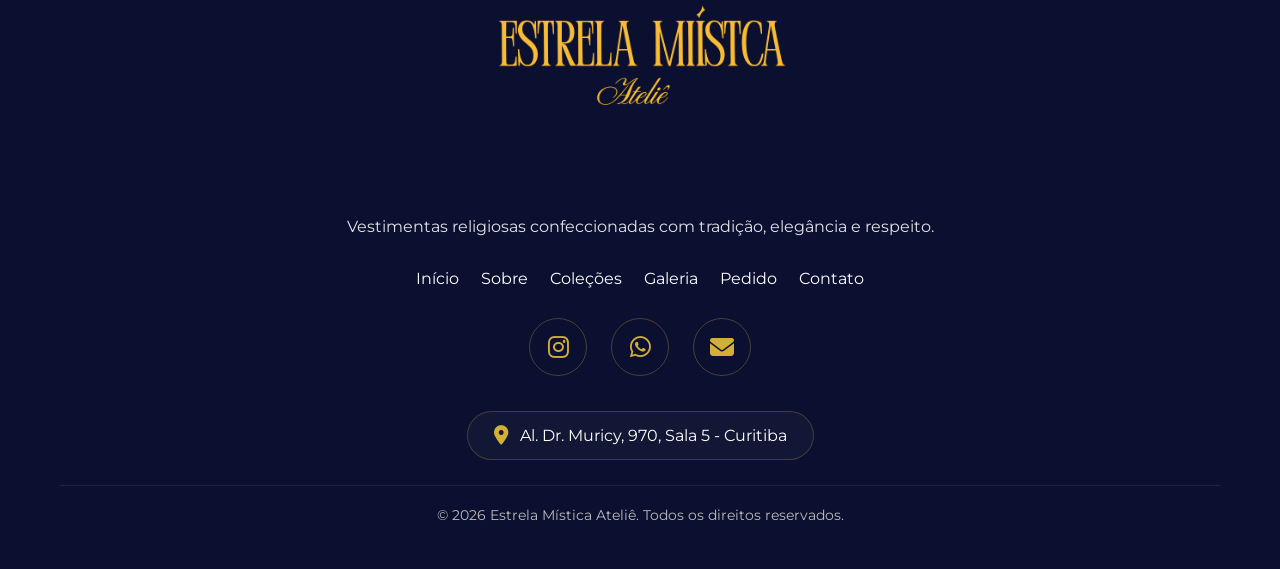
==== commit 110f4ed0: "Add files via upload" ====
--- a/index.html
+++ b/index.html
@@ -15,24 +15,110 @@
 
     <link rel="stylesheet" href="css/style.css">
 </head>
-
 <body>
 
-    <header>
-        <nav>
-          <h1 class="logo-texto"></h1>
-<ul>
-    <li><a href="index.html">Início</a></li>
-    <li><a href="pages/sobre.html">Sobre</a></li>
-    <li><a href="pages/colecoes.html">Coleções</a></li>
-    <li><a href="pages/galeria.html">Galeria</a></li>
-    <li><a href="pages/pedido.html">Pedido</a></li>
-    <li><a href="pages/contato.html">Contato</a></li>
-</ul>
-        </nav>
-    </header>
-
-    <main>
+<header>
+
+    <!-- MENU DESKTOP -->
+    <nav class="desktop-nav">
+
+        <ul>
+
+            <li><a href="index.html">Início</a></li>
+            <li><a href="pages/sobre.html">Sobre</a></li>
+            <li><a href="pages/colecoes.html">Coleções</a></li>
+            <li><a href="pages/galeria.html">Galeria</a></li>
+            <li><a href="pages/pedido.html">Pedido</a></li>
+            <li><a href="pages/contato.html">Contato</a></li>
+
+        </ul>
+
+    </nav>
+
+    <!-- MENU MOBILE -->
+    <nav class="mobile-nav">
+
+        <img src="pages/img/Estrela Mística Marca.png"
+             class="logo-mobile"
+             alt="Estrela Mística">
+
+        <button id="menu-toggle">
+
+            <i class="fa-solid fa-bars"></i>
+
+        </button>
+
+        <div class="mobile-menu" id="mobile-menu">
+
+    <div class="mobile-menu-header">
+
+        <img src="pages/img/Estrela Mística Marca.png"
+             class="mobile-menu-logo"
+             alt="Estrela Mística Ateliê">
+
+        <button class="mobile-close" id="mobile-close" aria-label="Fechar menu">
+            <i class="fa-solid fa-xmark"></i>
+        </button>
+
+    </div>
+
+    <a href="index.html">
+        <i class="fa-solid fa-house"></i>
+        <span>Início</span>
+    </a>
+
+    <a href="pages/sobre.html">
+        <i class="fa-solid fa-users"></i>
+        <span>Sobre</span>
+    </a>
+
+    <a href="pages/colecoes.html">
+        <i class="fa-solid fa-shirt"></i>
+        <span>Coleções</span>
+    </a>
+
+    <a href="pages/galeria.html">
+        <i class="fa-solid fa-images"></i>
+        <span>Galeria</span>
+    </a>
+
+    <a href="pages/pedido.html">
+        <i class="fa-solid fa-clipboard-list"></i>
+        <span>Pedido</span>
+    </a>
+
+    <a href="pages/contato.html">
+        <i class="fa-solid fa-envelope"></i>
+        <span>Contato</span>
+    </a>
+
+    <div class="mobile-redes">
+
+        <a href="https://www.instagram.com/estrelamistica.atelie/"
+           target="_blank"
+           aria-label="Instagram">
+            <i class="fa-brands fa-instagram"></i>
+        </a>
+
+        <a href="https://wa.me/5541996314284"
+           target="_blank"
+           aria-label="WhatsApp">
+            <i class="fa-brands fa-whatsapp"></i>
+        </a>
+
+    </div>
+
+</div>
+
+    </nav>
+
+</header>
+
+<div id="menu-overlay" class="menu-overlay"></div>
+
+<main>
+
+    
 <section id="inicio" class="hero">
 
     <div class="hero-slider">
@@ -212,37 +298,47 @@
 
         <ul class="footer-menu">
 
-            <li><a href="index.html">Início</a></li>
-
-            <li><a href="pages/sobre.html">Sobre</a></li>
-
-            <li><a href="pages/colecoes.html">Coleções</a></li>
-
-            <li><a href="pages/galeria.html">Galeria</a></li>
-
-            <li><a href="pages/pedido.html">Pedido</a></li>
-
-            <li><a href="pages/contato.html">Contato</a></li>
-
-        </ul>
-
-                <div class="footer-redes">
+    <li><a href="index.html">Início</a></li>
+
+    <li><a href="pages/sobre.html">Sobre</a></li>
+
+    <li><a href="pages/colecoes.html">Coleções</a></li>
+
+    <li><a href="pages/galeria.html">Galeria</a></li>
+
+    <li><a href="pages/pedido.html">Pedido</a></li>
+
+    <li><a href="pages/contato.html">Contato</a></li>
+
+</ul>
+
+                        <div class="footer-redes">
 
             <a href="https://www.instagram.com/estrelamistica.atelie/"
-            target="_blank" aria-label="Instagram">
-            <i class="fa-brands fa-instagram"></i>
+                target="_blank" aria-label="Instagram">
+                <i class="fa-brands fa-instagram"></i>
             </a>
 
             <a href="https://wa.me/5541996314284"
-            target="_blank" aria-label="WhatsApp">
-            <i class="fa-brands fa-whatsapp"></i>
-            </a>
-
-            <a href="https://wa.me/5541996314284" aria-label="E-mail">
-            <i class="fa-solid fa-envelope"></i>
-            </a>
-
-            </div>
+                target="_blank" aria-label="WhatsApp">
+                <i class="fa-brands fa-whatsapp"></i>
+            </a>
+
+            <a href="mailto:contato@estrelamisticaatelie.com"
+                aria-label="E-mail">
+                <i class="fa-solid fa-envelope"></i>
+            </a>
+
+        </div>
+        <div class="footer-endereco">
+
+    <i class="fa-solid fa-location-dot"></i>
+
+    <span>
+        Al. Dr. Muricy, 970, Sala 5 - Curitiba
+    </span>
+
+</div>
     <div class="footer-copy">
 
         © 2026 Estrela Mística Ateliê. Todos os direitos reservados.
--- a/css/style.css
+++ b/css/style.css
@@ -82,6 +82,7 @@
 
 flex-wrap:wrap;
 
+ list-style:none;
 justify-content:center;
 
 gap:15px;
@@ -144,20 +145,19 @@
 
 .footer-conteudo{
 
-    position: relative;
-
-    overflow: hidden;
-
-    max-width: 1200px;
-
-    margin: auto;
-
-    padding: 70px 20px 40px;
-
-    text-align: center;
-
-}
-
+    position:relative;
+
+    overflow:hidden;
+
+    max-width:1200px;
+
+    margin:auto;
+
+    padding:50px 20px 25px;
+
+    text-align:center;
+
+}
 .footer-conteudo h2{
 
     color:var(--dourado);
@@ -170,16 +170,15 @@
 
 .footer-conteudo>p{
 
-    max-width:600px;
-
-    margin:0 auto 40px;
-
-    opacity:.85;
-
-    line-height:1.8;
-
-}
-
+    max-width:620px;
+
+    margin:0 auto 28px;
+
+    opacity:.88;
+
+    line-height:1.7;
+
+}
 
 .footer-menu{
 
@@ -191,9 +190,9 @@
 
     flex-wrap:wrap;
 
-    gap:30px;
-
-    margin-bottom:40px;
+    gap:22px;
+
+    margin-bottom:28px;
 
 }
 
@@ -264,9 +263,9 @@
 
     justify-content:center;
 
-    gap:35px;
-
-    margin:45px 0;
+    gap:24px;
+
+    margin:30px 0 25px;
 
 }
 
@@ -302,9 +301,50 @@
 
     color:#0B1030;
 
-    transform:translateY(-5px);
-
-    box-shadow:0 10px 25px rgba(212,175,55,.30);
+    transform:translateY(-4px) scale(1.05);
+
+    box-shadow:0 15px 35px rgba(212,175,55,.45);
+
+}
+.footer-endereco{
+
+    display:inline-flex;
+
+    align-items:center;
+
+    gap:12px;
+
+    margin:10px auto 25px;
+
+    padding:14px 26px;
+
+    border:1px solid rgba(212,175,55,.25);
+
+    border-radius:999px;
+
+    background:rgba(255,255,255,.03);
+
+    color:#fff;
+
+    font-size:1rem;
+
+    transition:.35s ease;
+
+}
+.footer-endereco i{
+
+    color:var(--dourado);
+
+    font-size:1.2rem;
+
+}
+.footer-endereco:hover{
+
+    border-color:rgba(212,175,55,.55);
+
+    background:rgba(212,175,55,.08);
+
+    transform:translateY(-2px);
 
 }
   .cards{
@@ -577,9 +617,30 @@
 }
 .info-foto{
 
-    padding:22px;
-
-    text-align:center;
+    position:absolute;
+    inset:0;
+
+    display:flex;
+    justify-content:center;
+    align-items:end;
+
+    padding:20px;
+
+    background:linear-gradient(to top,
+        rgba(0,0,0,.8),
+        transparent);
+
+    opacity:0 !important;
+
+    transition:.35s;
+
+    pointer-events:none;
+
+}
+
+.foto:hover .info-foto{
+
+    opacity:1 !important;
 
 }
 
@@ -587,7 +648,7 @@
 
     font-size:1.8rem;
 
-    color:var(--azul-escuro);
+    color:var(--branco);
 
     margin:12px 0;
 
@@ -938,7 +999,33 @@
 
     margin-top: 30px;
 
-    align-items: start;
+    align-items: stretch;
+
+    justify-items: stretch;
+
+}
+
+@media (max-width: 768px){
+
+    .colecoes-page .cards{
+
+        grid-template-columns: 1fr;
+
+        gap:20px;
+
+    }
+
+    .colecao-card{
+
+        padding:30px 20px;
+
+    }
+
+    .colecao-card h3{
+
+        font-size:1.7rem;
+
+    }
 
 }
 .colecoes{
@@ -1066,59 +1153,105 @@
 
 }
 
-.formulario-pedido label {
-
-    font-weight: bold;
+.formulario-pedido label{
+
+    font-weight:600;
+
+    color:var(--azul-escuro);
+
+    margin-top:8px;
+
+    letter-spacing:.3px;
 
 }
 
 .formulario-pedido input,
 .formulario-pedido select,
+.formulario-pedido textarea{
+
+    width:100%;
+
+    padding:15px;
+
+    border:1px solid #ddd;
+
+    border-radius:12px;
+
+    font-family:inherit;
+
+    transition:.3s ease;
+
+}
+
+.formulario-pedido input::placeholder,
+.formulario-pedido textarea::placeholder{
+
+    color:#9a9a9a;
+
+}
+
+.formulario-pedido input:focus,
+.formulario-pedido select:focus,
+.formulario-pedido textarea:focus{
+
+    border-color:#D4AF37;
+
+    box-shadow:0 0 0 4px rgba(212,175,55,.15);
+
+    outline:none;
+
+}
 .formulario-pedido textarea {
 
-    width: 100%;
-
-    padding: 12px;
-
-    border: 1px solid #ddd;
-
-    border-radius: 8px;
-
-    font-family: inherit;
-
-}
-
-.formulario-pedido textarea {
-
     resize: vertical;
 
 }
 
-.formulario-pedido button {
-
-    margin-top: 10px;
-
-    background-color: var(--dourado);
-
-    color: var(--azul-escuro);
-
-    font-weight: bold;
-
-    border: none;
-
-    border-radius: 8px;
-
-    padding: 14px;
-
-    cursor: pointer;
-
-    transition: 0.3s;
-
-}
-
-.formulario-pedido button:hover {
-
-    transform: translateY(-2px);
+.formulario-pedido button{
+
+    margin-top:20px;
+
+    padding:18px;
+
+    border:none;
+
+    border-radius:14px;
+
+    background:linear-gradient(135deg,#D4AF37,#F7E6A8);
+
+    color:var(--azul-escuro);
+
+    font-size:1.1rem;
+
+    font-weight:700;
+
+    cursor:pointer;
+
+    transition:.35s ease;
+
+    box-shadow:0 12px 30px rgba(212,175,55,.35);
+
+}
+
+.formulario-pedido select{
+
+    background:white;
+
+    cursor:pointer;
+
+}
+
+.formulario-pedido button:hover{
+
+    transform:translateY(-4px);
+
+    box-shadow:0 18px 40px rgba(212,175,55,.5);
+
+}
+
+.formulario-pedido button:active{
+
+    transform:scale(.98);
 
 }
 
@@ -1197,17 +1330,21 @@
     border: 2px solid green;
 }
 
-small {
-
-    display: block;
-
-    margin-top: 5px;
-
-    font-size: 0.9rem;
-
-    font-weight: bold;
-}
-
+small{
+
+    display:block;
+
+    min-height:20px;
+
+    margin-top:6px;
+
+    font-size:.85rem;
+
+    font-weight:600;
+
+    transition:.3s ease;
+
+}
 .contato-page {
 
     max-width: 1000px;
@@ -1250,23 +1387,50 @@
 
 }
 
-.btn-contato {
-
-    display: inline-block;
-
-    margin-top: 15px;
-
-    background-color: var(--dourado);
-
-    color: var(--azul-escuro);
-
-    text-decoration: none;
-
-    padding: 12px 20px;
-
-    border-radius: 8px;
-
-    font-weight: bold;
+.btn-contato{
+
+    display:flex;
+
+    min-height:64px;
+
+    width:100%;
+
+    margin-top:20px;
+
+    padding:18px;
+
+    border:none;
+
+    border-radius:14px;
+
+    background:linear-gradient(135deg,#D4AF37,#F7E6A8);
+
+    color:var(--azul-escuro);
+
+    font-size:1.1rem;
+
+    font-weight:700;
+
+    text-align:center;
+
+    text-decoration:none;
+
+    cursor:pointer;
+
+     justify-content:center;
+
+    align-items:center;
+
+    transition:.35s ease;
+
+    box-shadow:0 12px 30px rgba(212,175,55,.35);
+
+}
+.btn-contato:hover{
+
+    transform:translateY(-2px);
+
+    box-shadow:0 18px 35px rgba(212,175,55,.45);
 
 }
 
@@ -1329,37 +1493,39 @@
 
 }
 
-.foto {
-
-    position: relative;
-
-    overflow: hidden;
-
-}
-
+.foto{
+
+    position:relative;
+
+    overflow:hidden;
+
+    border-radius:22px;
+
+    cursor:pointer;
+
+    box-shadow:0 18px 40px rgba(0,0,0,.12);
+
+}
 .foto img{
 
     width:100%;
 
-    height:250px;
-
+    display:block;
+
+    transition:.5s;
+
+}
+@media(max-width:768px){
+
+.foto img{
+
+    width:100%;
+    height:auto;
     object-fit:cover;
 
-    display:block;
-
-    transition:.5s;
-
-}
-@media (max-width:768px){
-
-.foto{
-    height:auto;
-}
-
-.foto img{
-    height:240px;
-}
-
+}
+
+}
 .info-foto{
     padding:22px 20px 30px;
 }
@@ -1370,7 +1536,7 @@
     line-height:1.7;
 }
 
-}
+
 @media (max-width: 768px) {
 
     .hero h2 {
@@ -1379,7 +1545,17 @@
 
 }
 
-
+.foto:hover img{
+
+    transform:scale(1.08);
+
+}
+
+.foto:hover .info-foto{
+
+    opacity:1;
+
+}
 .hero {
 
     position: relative;
@@ -2243,18 +2419,27 @@
     box-shadow:
         0 20px 60px rgba(0,0,0,.18);
 
+       transition: .35s ease;
+
 }
 
 .missao-icone{
 
-    font-size:3.5rem;
+    font-size:4rem;
 
     color:var(--dourado);
 
-    margin-bottom:25px;
-
-}
-
+    margin-bottom:20px;
+
+    transition:.35s ease;
+
+}
+
+.missao-premium:hover .missao-icone{
+
+    transform:scale(1.08);
+
+}
 .missao-premium h2{
 
     color:var(--dourado);
@@ -2416,151 +2601,193 @@
 
     background:#fff;
 
-    border:1px solid rgba(212,175,55,.20);
-
-    border-radius:28px;
+    border:1px solid rgba(212,175,55,.15);
+
+    border-radius:24px;
+
+    padding:45px 35px;
+
+    text-align:center;
+
+    box-shadow:0 12px 35px rgba(0,0,0,.08);
+
+    transition:all .35s ease;
+
+    height:100%;
+
+}
+
+.colecao-card:hover{
+
+    transform:translateY(-10px);
+
+    box-shadow:0 25px 55px rgba(0,0,0,.15);
+
+    border-color:#d4af37;
+
+}
+
+.colecao-icone{
+
+    width:85px;
+
+    height:85px;
+
+    margin:0 auto 30px;
+
+    border-radius:50%;
+
+    display:flex;
+
+    justify-content:center;
+
+    align-items:center;
+
+    background:linear-gradient(135deg,#f8f1d2,#d4af37);
+
+    color:#fff;
+
+    font-size:2.3rem;
+
+    box-shadow:0 10px 25px rgba(212,175,55,.35);
+
+    transition:all .35s ease;
+
+}
+.colecao-card h3{
+
+    font-size:2rem;
+
+    color:var(--azul-escuro);
+
+    margin-bottom:18px;
+
+    min-height:55px;
+
+    display:flex;
+
+    justify-content:center;
+
+    align-items:center;
+
+}
+
+.colecao-card p{
+
+    color:#555;
+
+    line-height:1.8;
+
+    min-height:130px;
+
+    display:flex;
+
+    align-items:center;
+
+}
+.colecao-card:hover .colecao-icone{
+
+    transform:scale(1.12) rotate(8deg);
+
+}
+
+.linha-card{
+
+    width:60px;
+
+    height:4px;
+
+    background:var(--dourado);
+
+    border-radius:50px;
+
+    margin:18px auto 25px;
+
+}
+
+.beneficios-card{
+
+display:flex;
+
+flex-direction:column;
+
+gap:14px;
+
+align-items:flex-start;
+
+width: 100px;
+
+margin:30px 0;
+
+}
+
+.beneficios-card li{
+
+display:flex;
+
+align-items:center;
+
+gap:12px;
+
+list-style:none;
+
+}
+
+.beneficios-card i{
+
+    color:var(--dourado);
+
+    margin-right:8px;
+
+}
+
+/* COMO FUNCIONA */
+
+.como-funciona{
+
+    display:grid;
+
+    grid-template-columns:repeat(3,1fr);
+
+    gap:30px;
+
+    margin:70px 0;
+
+}
+
+.como-funciona article{
+
+    background:#fff;
 
     padding:35px;
 
+    border-radius:24px;
+
     text-align:center;
 
-    transition:.35s;
-
-    box-shadow:
-        0 18px 45px rgba(0,0,0,.08);
-
-}
-
-.colecao-card:hover{
-
-    transform:translateY(-10px);
-
-    box-shadow:
-        0 35px 70px rgba(0,0,0,.15);
-
-}
-
-.colecao-icone{
-
-    width:75px;
-
-    height:75px;
-
-    margin:0 auto 20px;
-
-    border-radius:50%;
-
-    display:flex;
-
-    justify-content:center;
-
-    align-items:center;
-
-    background:rgba(212,175,55,.10);
+    box-shadow:0 18px 45px rgba(0,0,0,.08);
+
+}
+
+.como-funciona i{
+
+    font-size:2.2rem;
 
     color:var(--dourado);
 
-    font-size:2rem;
-
-}
-
-.linha-card{
-
-    width:60px;
-
-    height:4px;
-
-    background:var(--dourado);
-
-    border-radius:50px;
-
-    margin:18px auto 25px;
-
-}
-
-.beneficios-card{
-
-display:flex;
-
-flex-direction:column;
-
-gap:12px;
-
-align-items:flex-start;
-
-width:max-content;
-
-margin:30px auto;
-
-}
-
-.beneficios-card li{
-
-display:flex;
-
-align-items:center;
-
-gap:12px;
-
-list-style:none;
-
-}
-
-.beneficios-card i{
-
-    color:var(--dourado);
-
-    margin-right:8px;
-
-}
-
-/* COMO FUNCIONA */
-
-.como-funciona{
-
-    display:grid;
-
-    grid-template-columns:repeat(3,1fr);
-
-    gap:30px;
-
-    margin:70px 0;
-
-}
-
-.como-funciona article{
+    margin-bottom:20px;
+
+}
+
+.card-formulario{
 
     background:#fff;
 
-    padding:35px;
-
-    border-radius:24px;
-
-    text-align:center;
-
-    box-shadow:0 18px 45px rgba(0,0,0,.08);
-
-}
-
-.como-funciona i{
-
-    font-size:2.2rem;
-
-    color:var(--dourado);
-
-    margin-bottom:20px;
-
-}
-
-.card-formulario{
-
-    background:#fff;
-
     border-radius:30px;
 
     padding:50px;
 
-    box-shadow:0 20px 50px rgba(0,0,0,.08);
+   box-shadow:0 25px 70px rgba(0,0,0,.12);
 
     margin:70px auto;
 
@@ -2604,4 +2831,893 @@
     gap:18px;
 }
 
+}
+
+
+.lightbox img{
+
+    max-width:75vw;
+
+    max-height:82vh;
+
+    border-radius:22px;
+
+    box-shadow:0 30px 80px rgba(0,0,0,.45);
+
+    animation:zoom .35s ease;
+
+    object-fit:contain;
+
+    transition:opacity .25s ease;
+}
+
+.fechar{
+
+    position:absolute;
+
+    top:25px;
+
+    right:35px;
+
+    color:white;
+
+    font-size:45px;
+
+    cursor:pointer;
+
+}
+
+@keyframes zoom{
+
+    from{
+
+        transform:scale(.8);
+
+        opacity:0;
+
+    }
+
+    to{
+
+        transform:scale(1);
+
+        opacity:1;
+
+    }
+
+}
+
+/* ==========================
+   Banner Coleções
+========================== */
+
+.banner-colecoes{
+
+    height:600px;
+
+    background:url("../pages/img/pomba-gira-flor.jpg");
+
+    background-size:cover;
+
+    background-position:center;
+
+    border-radius:25px;
+
+    max-width:1400px;
+
+    overflow:hidden;
+
+     margin:60px auto;
+
+    width:100%;
+    position:relative;
+
+}
+
+.banner-overlay{
+
+    position:absolute;
+
+    inset:0;
+
+    background:rgba(0,0,0,.60);
+
+    display:flex;
+
+    flex-direction:column;
+
+    justify-content:center;
+
+    align-items:center;
+
+    text-align:center;
+
+    color:white;
+
+    padding:40px;
+
+}
+
+.banner-overlay span{
+
+    letter-spacing:4px;
+
+    color:#d4af37;
+
+    margin-bottom:15px;
+
+}
+
+.banner-overlay h1{
+
+    font-size:3rem;
+
+    margin-bottom:20px;
+
+}
+
+.banner-overlay p{
+
+    max-width:700px;
+
+    font-size:1.1rem;
+
+    line-height:1.8;
+
+    margin-bottom:30px;
+
+}
+
+/* ===== LIGHTBOX PREMIUM ===== */
+.lightbox{
+
+    position:fixed;
+    inset:0;
+
+    display:none;
+
+    justify-content:center;
+    align-items:center;
+
+    background:rgba(0,0,0,.92);
+
+    backdrop-filter:blur(10px);
+
+    z-index:9999;
+
+}
+
+.lightbox-conteudo{
+    display:flex;
+    flex-direction:column;
+    align-items:center;
+    justify-content:center;
+}
+
+#imagemLightbox{
+
+    max-width:96vw;
+    max-height:85vh;
+
+    border-radius:18px;
+
+    box-shadow:
+        0 25px 60px rgba(0,0,0,.55);
+
+    animation:zoom .35s ease;
+
+    user-select:none;
+    -webkit-user-select:none;
+
+}
+
+
+.lightbox img{
+
+    max-width:85%;
+
+    max-height:75vh;
+
+    border-radius:20px;
+
+    box-shadow:0 20px 60px rgba(0,0,0,.45);
+
+    animation:zoom .35s ease;
+
+}
+.lb-btn{
+
+    position:absolute;
+
+    top:50%;
+
+    transform:translateY(-50%);
+
+    width:70px;
+
+    height:70px;
+
+    border:none;
+
+    border-radius:50%;
+
+    display:flex;
+
+    justify-content:center;
+
+    align-items:center;
+
+    background:linear-gradient(135deg,#f7e6a8,#d4af37);
+
+    color:white;
+
+    cursor:pointer;
+
+    transition:.3s;
+
+    box-shadow:0 10px 30px rgba(212,175,55,.4);
+
+}
+
+.lb-btn:hover{
+
+    transform:translateY(-50%) scale(1.08);
+
+    box-shadow:0 0 30px rgba(212,175,55,.55);
+
+}
+
+.fechar{
+
+    top:35px;
+
+    right:35px;
+
+    transform:none;
+
+}
+
+.anterior{
+
+    left:15px;
+
+}
+
+.proximo{
+
+    right:15px;
+
+}
+
+#tituloLightbox{
+    margin-top:20px;
+    text-align:center;
+    color:#F7E6A8;
+    font-size:2rem;
+    font-weight:700;
+    text-shadow:0 2px 10px rgba(0,0,0,.9);
+}
+
+.contador{
+    margin-top:8px;
+    color:#fff;
+    font-size:1rem;
+    text-align:center;
+}
+@media (max-width:768px){
+
+    #imagemLightbox{
+
+        max-width:92vw;
+        max-height:82vh;
+
+          border:2px solid rgba(212,175,55,.25);
+
+
+        border-radius:18px;
+
+    }
+
+    .lb-btn{
+
+        width:48px;
+        height:48px;
+
+        font-size:1.2rem;
+
+    }
+
+    .anterior{
+
+        left:8px;
+
+    }
+
+    .proximo{
+
+        right:8px;
+
+    }
+
+    .fechar{
+
+        top:15px;
+        right:15px;
+
+        width:50px;
+        height:50px;
+
+    }
+
+   #tituloLightbox{
+
+    position:absolute;
+
+    left:50%;
+    bottom:80px;
+
+    transform:translateX(-50%);
+
+    display:block !important;
+    visibility:visible !important;
+    opacity:1 !important;
+
+    width:90%;
+
+    text-align:center;
+
+    color:#F7E6A8;
+
+    font-size:2rem;
+
+    font-weight:700;
+
+    z-index:10001;
+
+    text-shadow:0 2px 10px rgba(0,0,0,.9);
+
+}
+
+    .contador{
+
+        bottom:20px;
+
+    }
+
+}
+@keyframes zoom{
+
+    from{
+
+        transform:scale(.85);
+
+        opacity:0;
+
+    }
+
+    to{
+
+        transform:scale(1);
+
+        opacity:1;
+
+    }
+
+}
+
+/* ===== MODAL DE SUCESSO ===== */
+
+.modal-sucesso{
+
+    position:fixed;
+
+    inset:0;
+
+    display:none;
+
+    justify-content:center;
+
+    align-items:center;
+
+    background:rgba(0,0,0,.55);
+
+    backdrop-filter:blur(6px);
+
+    z-index:99999;
+
+}
+
+.modal-card{
+
+    width:min(420px,90%);
+
+    background:#fff;
+
+    border-radius:24px;
+
+    padding:40px;
+
+    text-align:center;
+
+    box-shadow:0 25px 60px rgba(0,0,0,.25);
+
+    animation:modalEntrada .35s ease;
+
+}
+
+.modal-icone{
+
+    font-size:3.5rem;
+
+    margin-bottom:18px;
+
+}
+
+.modal-card h2{
+
+    color:var(--azul-escuro);
+
+    margin-bottom:15px;
+
+}
+
+.modal-card p{
+
+    color:#555;
+
+    line-height:1.7;
+
+}
+
+.loader{
+
+    margin:28px auto 0;
+
+    width:40px;
+
+    height:40px;
+
+    border:4px solid #eee;
+
+    border-top:4px solid var(--dourado);
+
+    border-radius:50%;
+
+    animation:girar .8s linear infinite;
+
+}
+
+@keyframes girar{
+
+    to{
+
+        transform:rotate(360deg);
+
+    }
+
+}
+
+@keyframes modalEntrada{
+
+    from{
+
+        opacity:0;
+
+        transform:scale(.85);
+
+    }
+
+    to{
+
+        opacity:1;
+
+        transform:scale(1);
+
+    }
+
+}
+/* ===========================
+   HEADER
+=========================== */
+
+.desktop-nav{
+
+    max-width:1200px;
+
+    margin:0 auto;
+
+    display:flex;
+
+    justify-content:center;
+
+    align-items:center;
+
+    padding:22px 40px;
+
+}
+.desktop-nav ul{
+
+    display:flex;
+
+    justify-content:center;
+
+    align-items:center;
+
+    gap:48px;
+
+    list-style:none;
+
+    margin:0;
+
+    padding:0;
+
+}
+.desktop-nav a{
+
+    color:white;
+
+    text-decoration:none;
+
+    font-weight:600;
+
+    transition:.3s;
+
+}
+
+.desktop-nav a:hover{
+
+    color:var(--dourado);
+
+}
+
+.logo-menu{
+
+    width:170px;
+
+}
+
+.desktop-nav ul li a{
+
+    position:relative;
+
+}
+
+.desktop-nav ul li a::after{
+
+    content:"";
+
+    position:absolute;
+
+    left:0;
+
+    bottom:-8px;
+
+    width:0;
+
+    height:2px;
+
+    background:var(--dourado);
+
+    transition:.3s;
+
+}
+
+.desktop-nav ul li a:hover::after{
+
+    width:100%;
+
+}
+
+
+/* ===========================
+   MOBILE
+=========================== */
+
+.mobile-nav{
+
+    display:none;
+
+}
+
+@media(max-width:900px){
+
+    .desktop-nav{
+
+        display:none;
+
+    }
+
+   .mobile-nav{
+
+    display:flex;
+
+    width:100%;
+
+    box-sizing:border-box;
+
+    justify-content:space-between;
+
+    align-items:center;
+
+    padding:18px 22px;
+
+    background:#0B1030;
+
+    position:relative;
+
+}
+
+  .logo-mobile{
+    width:145px;
+    transform: translateY(-2px);
+}
+
+    #menu-toggle{
+
+        background:none;
+
+        border:none;
+
+        color:white;
+
+        font-size:1.35rem;
+
+        cursor:pointer;
+
+        z-index:1002;
+
+    }
+
+    .mobile-menu{
+
+        position:fixed;
+
+        top:0;
+
+        right:-100%;
+
+        width:82%;
+
+        max-width:330px;
+
+        height:100vh;
+
+        background:#0B1030;
+
+        padding:35px 30px;
+
+        display:flex;
+
+        flex-direction:column;
+
+        transition:.35s;
+
+        z-index:9999;
+
+        box-shadow:-15px 0 40px rgba(0,0,0,.35);
+
+    }
+
+    .mobile-menu.ativo{
+
+        right:0;
+
+    }
+
+    .mobile-menu a{
+
+        display:flex;
+
+        align-items:center;
+
+        gap:15px;
+
+        padding:16px 0;
+
+        color:white;
+
+        text-decoration:none;
+
+        font-size:1.1rem;
+
+        font-weight:600;
+
+        transition:.25s;
+
+    }
+
+    .mobile-menu a:hover{
+
+        color:var(--dourado);
+
+        transform:translateX(8px);
+
+    }
+
+    .mobile-menu i{
+
+        width:24px;
+
+        text-align:center;
+
+        color:var(--dourado);
+
+    }
+
+    .mobile-redes{
+
+        margin-top:auto;
+
+        display:flex;
+
+        justify-content:center;
+
+        gap:20px;
+
+        padding-top:30px;
+
+        border-top:1px solid rgba(212,175,55,.20);
+
+    }
+
+    .mobile-redes a{
+
+        width:48px;
+
+        height:48px;
+
+        border-radius:50%;
+
+        display:flex;
+
+        justify-content:center;
+
+        align-items:center;
+
+        border:1px solid rgba(212,175,55,.30);
+
+    }
+
+} 
+
+/* ===========================
+   AJUSTE FINAL DO MENU MOBILE
+=========================== */
+
+.mobile-menu-header{
+
+    width:100%;
+
+    display:flex;
+
+    justify-content:center;
+
+    align-items:center;
+
+    position:relative;
+
+    padding-bottom:25px;
+
+    margin-bottom:15px;
+
+    border-bottom:1px solid rgba(212,175,55,.20);
+
+}
+
+.mobile-menu-logo{
+
+    width:150px;
+
+    max-width:80%;
+
+}
+
+.mobile-close{
+
+    position:absolute;
+
+    right:0;
+
+    top:0;
+
+    width:42px;
+
+    height:42px;
+
+    padding:0;
+
+    display:flex;
+
+    align-items:center;
+
+    justify-content:center;
+
+    background:transparent;
+
+    border:none;
+
+    color:white;
+
+    font-size:1.4rem;
+
+    cursor:pointer;
+
+}
+
+.mobile-close:hover{
+
+    color:var(--dourado);
+
+    transform:none;
+
+}
+
+/* ===========================
+   AJUSTE FINAL — CABEÇALHO MOBILE
+=========================== */
+
+@media (max-width: 900px){
+
+    header{
+        width:100%;
+        height:110px;
+        padding:0;
+    }
+
+    header nav.mobile-nav{
+
+        width:100%;
+        height:110px;
+
+        display:flex;
+
+        flex-direction:row;
+
+        justify-content:space-between;
+
+        align-items:center;
+
+        padding:0 25px;
+
+        background:#0B1026;
+
+    }
+
+    .logo-mobile{
+
+        width:145px;
+
+        height:auto;
+
+        display:block;
+
+    }
+
+    #menu-toggle{
+
+        display:flex;
+
+        align-items:center;
+
+        justify-content:center;
+
+        width:45px;
+        height:45px;
+
+        padding:0;
+
+        margin:0;
+
+        background:transparent;
+
+        border:none;
+
+        color:white;
+
+        font-size:1.35rem;
+
+        cursor:pointer;
+
+    }
+
 }
